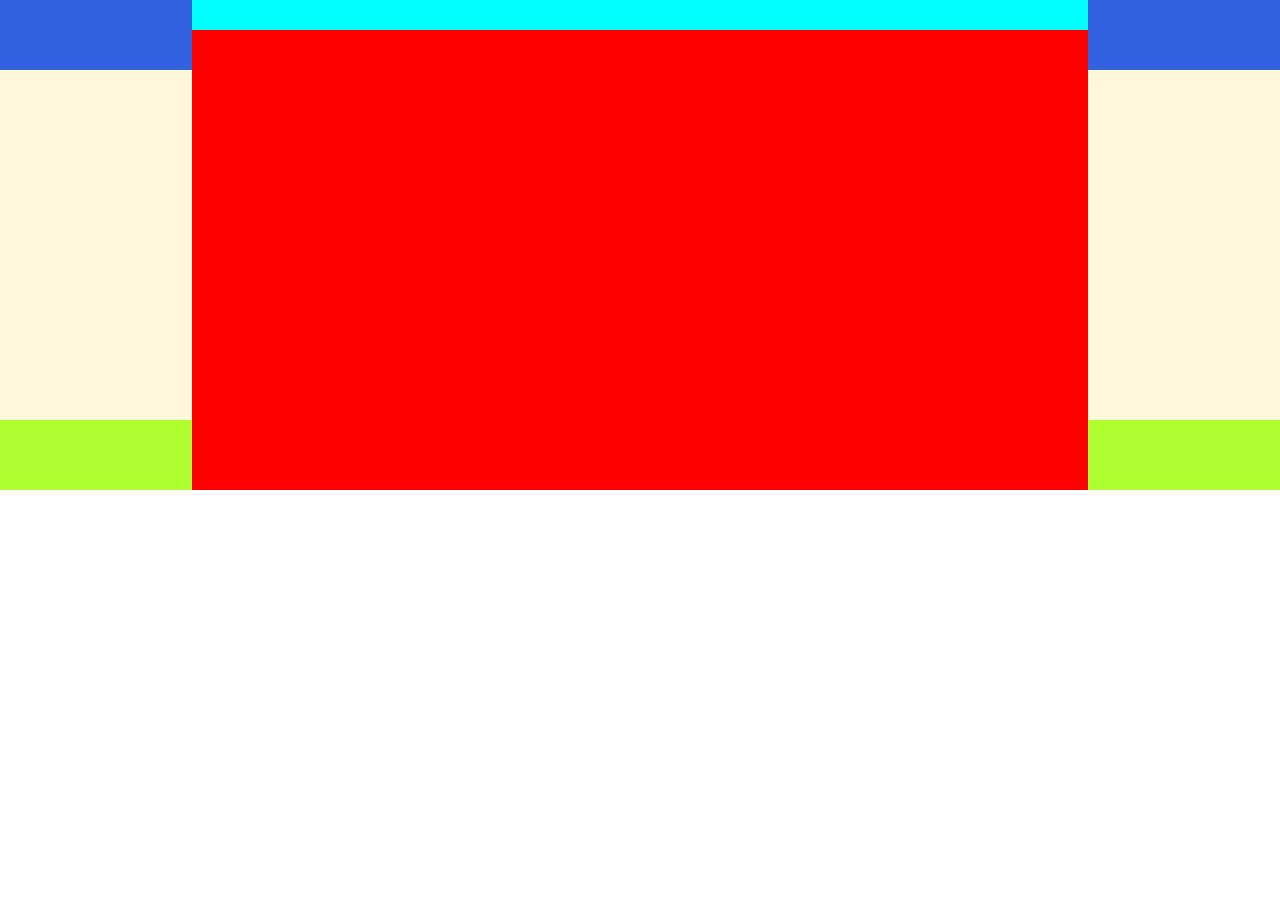
==== index.html @ 9b88879b "struttura" ====
<!DOCTYPE html>
<html lang="en">
<head>
    <meta charset="UTF-8">
    <meta http-equiv="X-UA-Compatible" content="IE=edge">
    <meta name="viewport" content="width=device-width, initial-scale=1.0">
    <title>Discord</title>
    <link rel="stylesheet" href="css/style.css">
</head>

<body>
    <header>
        <div class="cont body">
            <div class="container clearfix">

                <div class="col col-right"></div>
                <div class="col col-midle"></div>
                <div class="col col-left"></div>
    
            </div>
        </div>
        

    </header>

    <main>
        <!-- prima sezione -->
        <section class="cont main">
            <div class="container"> 

            </div>

        </section>

        <!-- seconda sezione -->
        <section class="cont main">
            <div class="container">

            </div>

        </section>

        <!-- terza sezione -->
        <section class="cont main">
            <div class="container">

            </div>

        </section >

        <!-- quarta sezione -->
        <section class="cont main">
            <div class="container">

            </div>

        </section>

        <!-- quinta sezione -->
        <section class="cont main">
            <div class="container">

            </div>

        </section>

    </main>

    <footer>
        <div class="cont footer">
            <div class="container">

            </div>

        </div>

    </footer>
</body>
</html>
---- css/style.css ----
/* RESET */
*{
    padding: 0;
    margin:0;
    box-sizing: border-box;
}

/* COMMONS */
body{

}
.col{
    float:left;
    width: 15%;
    /* test */
    background-color: aqua;
    height: 30px;
}
.clearfix{
    display: table;
    content:"";
    clear: both;
}
.container{
    margin: auto;
    width:70%;
/* test */
    background-color:red ;
    height: 70px;
}
/* END COMMONS */

/* HEADER */
.cont {
    width: 100%;
    
    /* TEST */
    height: 70px;
    background-color:#3161e0;
}
.col-midle{
    width: 70%;
}
/* END HEADER */


/* MAIN */

/* prima sezione */
.cont.main{
    background-color: cornsilk;
}
/* seconda sezione */
/* terza sezione */
/* quarta sezione */
/* quinta sezione */

/* END MAIN */


/* FOOTER */

/* test */
.cont.footer{
    background-color: greenyellow;
}
/* END FOOTER */
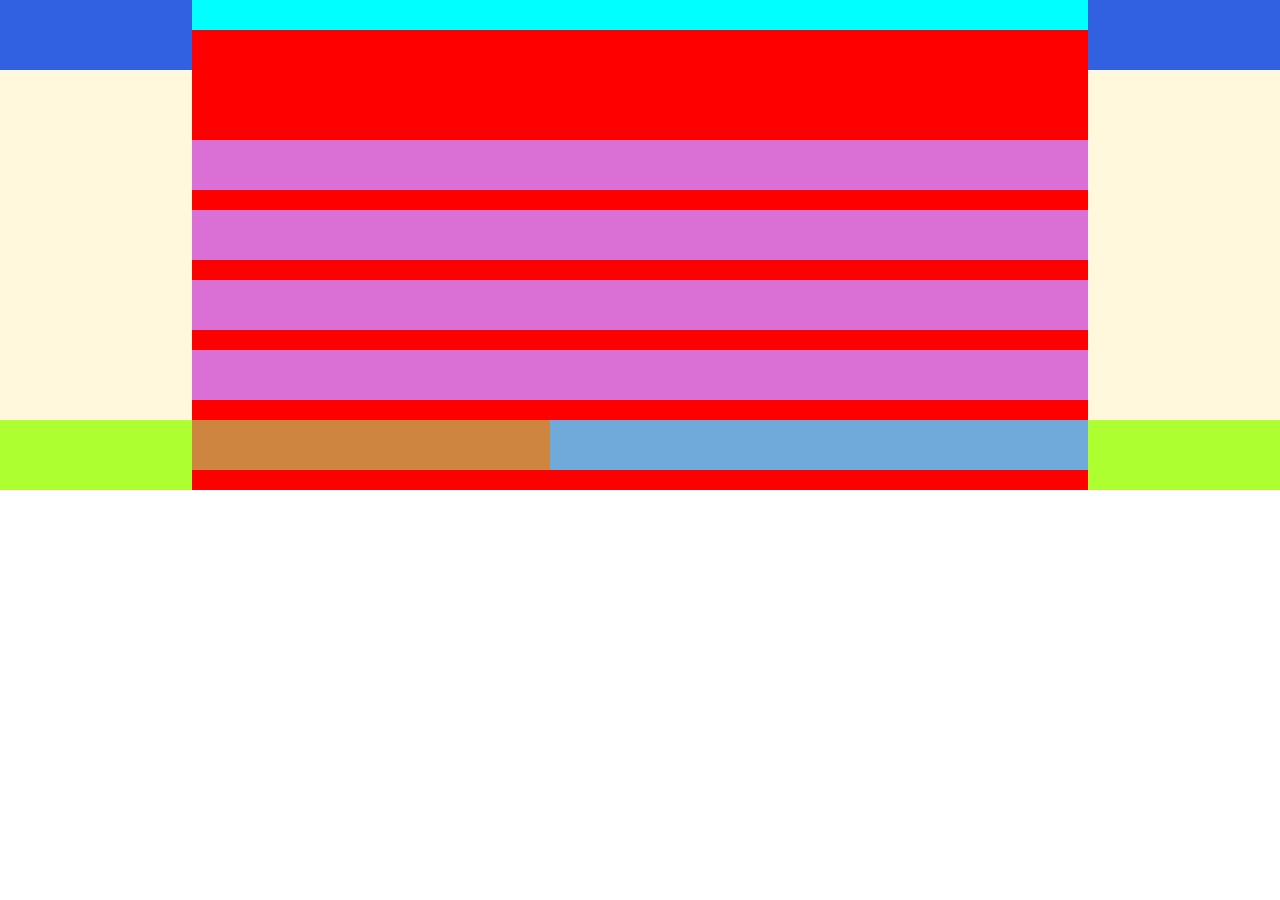
==== commit e7aa8b8d: "struttura done" ====
--- a/index.html
+++ b/index.html
@@ -26,7 +26,10 @@
     <main>
         <!-- prima sezione -->
         <section class="cont main">
-            <div class="container"> 
+            <div class="container text"> 
+                <div id="header-text">
+
+                </div>
 
             </div>
 
@@ -34,15 +37,21 @@
 
         <!-- seconda sezione -->
         <section class="cont main">
-            <div class="container">
+            <div class="container clearfix">
 
+                <div class="col-img"></div>
+                <div class="col-text"></div>
+                
             </div>
 
         </section>
 
         <!-- terza sezione -->
         <section class="cont main">
-            <div class="container">
+            <div class="container clearfix">
+
+                <div class="col-text"></div>
+                <div class="col-img"></div>
 
             </div>
 
@@ -50,7 +59,10 @@
 
         <!-- quarta sezione -->
         <section class="cont main">
-            <div class="container">
+            <div class="container clearfix">
+
+                <div class="col-img"></div>
+                <div class="col-text"></div>
 
             </div>
 
@@ -58,7 +70,10 @@
 
         <!-- quinta sezione -->
         <section class="cont main">
-            <div class="container">
+            <div class="container clearfix">
+
+                <div class="col-img"></div>
+                <div class="col-text"></div>
 
             </div>
 
@@ -68,7 +83,17 @@
 
     <footer>
         <div class="cont footer">
-            <div class="container">
+            <div class="container clearfix">
+
+                <div class="col-fo social"></div>
+
+                <div class="col-fo"></div>
+
+                <div class="col-fo"></div>
+
+                <div class="col-fo"></div>
+
+                <div class="col-fo"></div>
 
             </div>
 
--- a/css/style.css
+++ b/css/style.css
@@ -15,6 +15,18 @@
     /* test */
     background-color: aqua;
     height: 30px;
+}
+.col-img, .col-text{
+
+    float:left;
+    width: 50%;
+    /* test */
+    background-color: orchid;
+    height: 50px;
+    
+}
+.col-fo{
+
 }
 .clearfix{
     display: table;
@@ -48,7 +60,11 @@
 
 /* prima sezione */
 .cont.main{
+    /* test */
     background-color: cornsilk;
+}
+.container.text{
+    position: relative;
 }
 /* seconda sezione */
 /* terza sezione */
@@ -64,4 +80,17 @@
 .cont.footer{
     background-color: greenyellow;
 }
+.col-fo{
+    float:left;
+    width: 15%;
+    /* test */
+    background-color: rgb(112, 170, 218);
+    height: 50px;
+}
+.social.col-fo{
+    width: 40%;
+
+    /* test */
+    background-color: peru;
+}
 /* END FOOTER */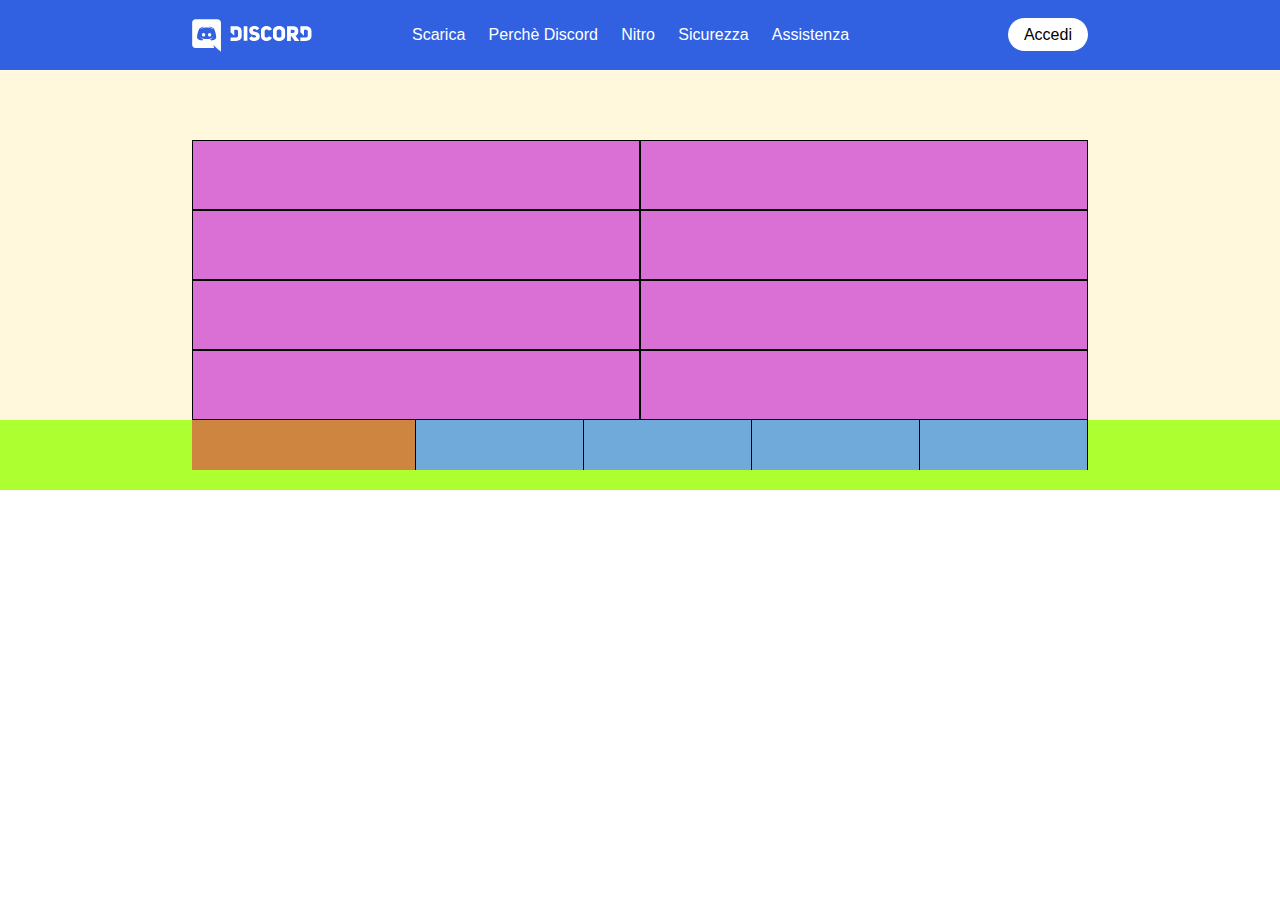
==== commit 47afc47e: "header" ====
--- a/index.html
+++ b/index.html
@@ -12,10 +12,36 @@
     <header>
         <div class="cont body">
             <div class="container clearfix">
+                    <!-- logo discord -->
+                <div class="col col-right">
+                    <img src="img/logo.svg" alt="logo discord">
+                </div>
 
-                <div class="col col-right"></div>
-                <div class="col col-midle"></div>
-                <div class="col col-left"></div>
+                <div class="col col-midle">
+                    <ul>
+                        <li>
+                            <a href="#">Scarica</a>
+                        </li>
+                        <li>
+                            <a href="#">Perchè Discord</a>
+                        </li>
+                        <li>
+                            <a href="#">Nitro</a>
+                        </li>
+                        <li>
+                            <a href="#">Sicurezza</a>
+                        </li>
+                        <li>
+                            <a href="#">Assistenza</a>
+                        </li>
+                    </ul>
+                </div>
+
+                <div class="col col-left">
+                    <div class="button">
+                        <a href="#">Accedi</a> 
+                    </div>
+                </div>
     
             </div>
         </div>
--- a/css/style.css
+++ b/css/style.css
@@ -7,27 +7,13 @@
 
 /* COMMONS */
 body{
+font-family: "Helvetica Neue", Helvetica, Arial, sans-serif;
+}
+img{
+    width: 100%;
+}
 
-}
-.col{
-    float:left;
-    width: 15%;
-    /* test */
-    background-color: aqua;
-    height: 30px;
-}
-.col-img, .col-text{
 
-    float:left;
-    width: 50%;
-    /* test */
-    background-color: orchid;
-    height: 50px;
-    
-}
-.col-fo{
-
-}
 .clearfix{
     display: table;
     content:"";
@@ -36,8 +22,7 @@
 .container{
     margin: auto;
     width:70%;
-/* test */
-    background-color:red ;
+    line-height: 70px;
     height: 70px;
 }
 /* END COMMONS */
@@ -45,19 +30,53 @@
 /* HEADER */
 .cont {
     width: 100%;
-    
-    /* TEST */
-    height: 70px;
     background-color:#3161e0;
+}
+.col{
+    float:left;
+    width: 15%;
+}
+.col-right > img{
+    vertical-align: middle;
+    width: 120px;
 }
 .col-midle{
     width: 70%;
+    text-align: center;
+}
+.col-midle > ul > li{
+    list-style: none;
+    display: inline-block;
+    margin-right: 3%;
+}
+.col-midle > ul > li > a{
+    text-decoration: none;
+    color: white;
+}
+.button{
+text-align: right;
+}
+.button > a{
+    text-decoration: none;
+    padding:8px 16px;
+    color: black;
+    background-color: white;
+    border-radius: 20px;
+
 }
 /* END HEADER */
 
 
 /* MAIN */
 
+.col-img, .col-text{
+    float:left;
+    width: 50%;
+    /* test */
+    background-color: orchid;
+    height: 70px;
+    border:1px solid black; 
+}
 /* prima sezione */
 .cont.main{
     /* test */
@@ -82,13 +101,14 @@
 }
 .col-fo{
     float:left;
-    width: 15%;
+    width: calc( 75% / 4);
     /* test */
     background-color: rgb(112, 170, 218);
     height: 50px;
+    border-right: 1px solid black;
 }
 .social.col-fo{
-    width: 40%;
+    width: 25%;
 
     /* test */
     background-color: peru;
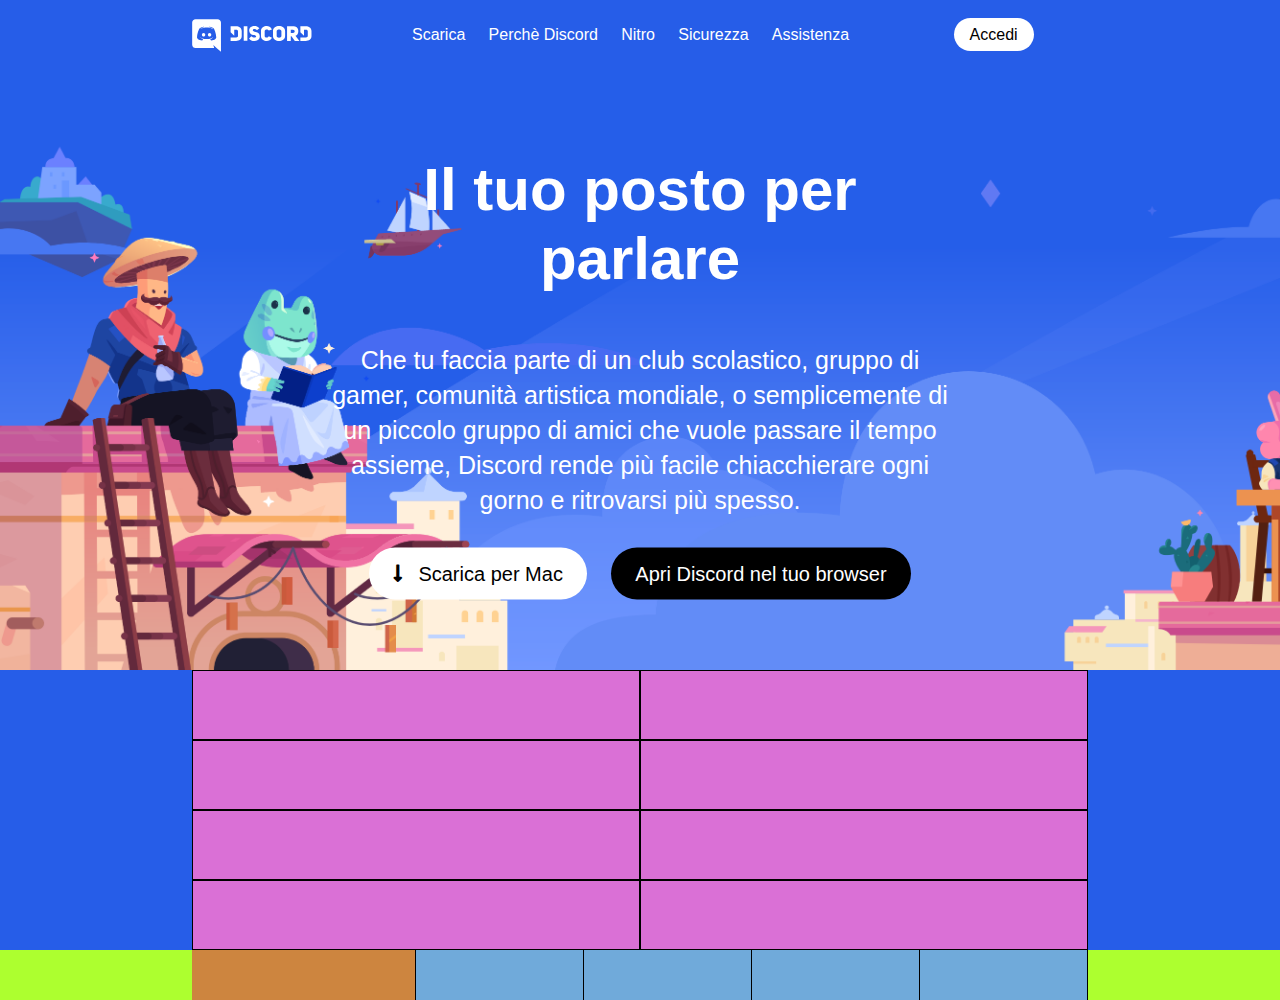
==== commit c95a9c13: "prima parte completa (da perfezionare)" ====
--- a/index.html
+++ b/index.html
@@ -5,13 +5,14 @@
     <meta http-equiv="X-UA-Compatible" content="IE=edge">
     <meta name="viewport" content="width=device-width, initial-scale=1.0">
     <title>Discord</title>
+    <link rel="stylesheet" href="https://cdnjs.cloudflare.com/ajax/libs/font-awesome/5.15.4/css/all.min.css" integrity="sha512-1ycn6IcaQQ40/MKBW2W4Rhis/DbILU74C1vSrLJxCq57o941Ym01SwNsOMqvEBFlcgUa6xLiPY/NS5R+E6ztJQ==" crossorigin="anonymous" referrerpolicy="no-referrer" />
     <link rel="stylesheet" href="css/style.css">
 </head>
 
 <body>
     <header>
-        <div class="cont body">
-            <div class="container clearfix">
+        <div class="cont">
+            <div class="container clearfix nav">
                     <!-- logo discord -->
                 <div class="col col-right">
                     <img src="img/logo.svg" alt="logo discord">
@@ -51,12 +52,19 @@
 
     <main>
         <!-- prima sezione -->
-        <section class="cont main">
+        <section class="cont main background">
             <div class="container text"> 
-                <div id="header-text">
 
+                <h1>Il tuo posto per parlare</h1>
+                <p>Che tu faccia parte di un club scolastico, gruppo di gamer, comunità artistica mondiale, o semplicemente di un piccolo gruppo di amici che vuole passare il tempo assieme, Discord rende più facile chiacchierare ogni gorno e ritrovarsi più spesso. </p>
+                <!-- botton mac -->
+                <div class="button dowload-mac">
+                    <a href="#"><span id="arrow"><i class="fas fa-long-arrow-alt-down"></i></span>Scarica per Mac</a> 
                 </div>
-
+                <!-- botton browser -->
+                <div class="button browser">
+                    <a href="#">Apri Discord nel tuo browser</a> 
+                </div>
             </div>
 
         </section>
--- a/css/style.css
+++ b/css/style.css
@@ -6,55 +6,25 @@
 }
 
 /* COMMONS */
+
 body{
 font-family: "Helvetica Neue", Helvetica, Arial, sans-serif;
 }
 img{
     width: 100%;
 }
-
-
 .clearfix{
     display: table;
     content:"";
     clear: both;
 }
-.container{
-    margin: auto;
-    width:70%;
-    line-height: 70px;
-    height: 70px;
-}
-/* END COMMONS */
-
-/* HEADER */
 .cont {
     width: 100%;
-    background-color:#3161e0;
+    background-color:#265de8;
 }
-.col{
-    float:left;
-    width: 15%;
-}
-.col-right > img{
-    vertical-align: middle;
-    width: 120px;
-}
-.col-midle{
-    width: 70%;
-    text-align: center;
-}
-.col-midle > ul > li{
-    list-style: none;
-    display: inline-block;
-    margin-right: 3%;
-}
-.col-midle > ul > li > a{
-    text-decoration: none;
-    color: white;
-}
-.button{
-text-align: right;
+/* buttons */
+.col-left > .button{
+    text-align: right;
 }
 .button > a{
     text-decoration: none;
@@ -62,13 +32,8 @@
     color: black;
     background-color: white;
     border-radius: 20px;
-
 }
-/* END HEADER */
-
-
-/* MAIN */
-
+/* colonne main */
 .col-img, .col-text{
     float:left;
     width: 50%;
@@ -77,14 +42,104 @@
     height: 70px;
     border:1px solid black; 
 }
+/* containr interno */
+.container{
+    margin: auto;
+    width:70%;
+}
+.button{
+    display: inline-block;
+}
+
+/* END COMMONS */
+
+/* HEADER */
+
+/* altezza menù */
+.nav{
+    height: 70px;
+    line-height: 70px;
+}
+/* colonne laterali 15% */
+.col{
+    float:left;
+    width: 15%;
+}
+/* colonna centrale 70% */
+.col-midle{
+    width: 70%;
+    text-align: center;
+}
+.col-right > img{
+    vertical-align: middle;
+    width: 120px;
+}
+/* spazio voci menù */
+.col-midle > ul > li{
+    list-style: none;
+    display: inline-block;
+    margin-right: 3%;
+}
+/* caratteristiche dei link menù */
+.col-midle > ul > li > a{
+    text-decoration: none;
+    color: white;
+}
+
+/* END HEADER */
+
+
+/* MAIN */
+
 /* prima sezione */
-.cont.main{
-    /* test */
-    background-color: cornsilk;
-}
-.container.text{
+
+/* background img */
+.cont.main.background{
+    background-image: url(../img/jumbo.png);
+    background-size: cover;
+    height: 600px;
     position: relative;
 }
+/* posiziono al centro il container del testo */
+.container.text{
+    position: absolute;
+    top: 50%;
+    left: 50%;
+    transform: translate(-50%, -50%);
+    color: white;
+    text-align: center;
+    width: 50%;
+}
+/* titolo */
+.container.text > h1{
+    font-size: 60px;
+    padding-bottom:50px;
+}
+/* paragrafo */
+.container.text > p{
+    font-size: 25px;
+    padding-bottom: 45px;
+    line-height: 35px;
+}
+.button.dowload-mac > a{
+    font-size: 20px;
+    padding: 15px 24px;
+    border-radius: 30px;
+    margin-right:20px;
+}
+#arrow{
+    margin-right:15px;
+}
+.button.browser > a{
+    font-size: 20px;
+    padding: 15px 24px;
+    border-radius: 30px;
+    background-color: black;
+    color: white;
+}
+
+
+
 /* seconda sezione */
 /* terza sezione */
 /* quarta sezione */
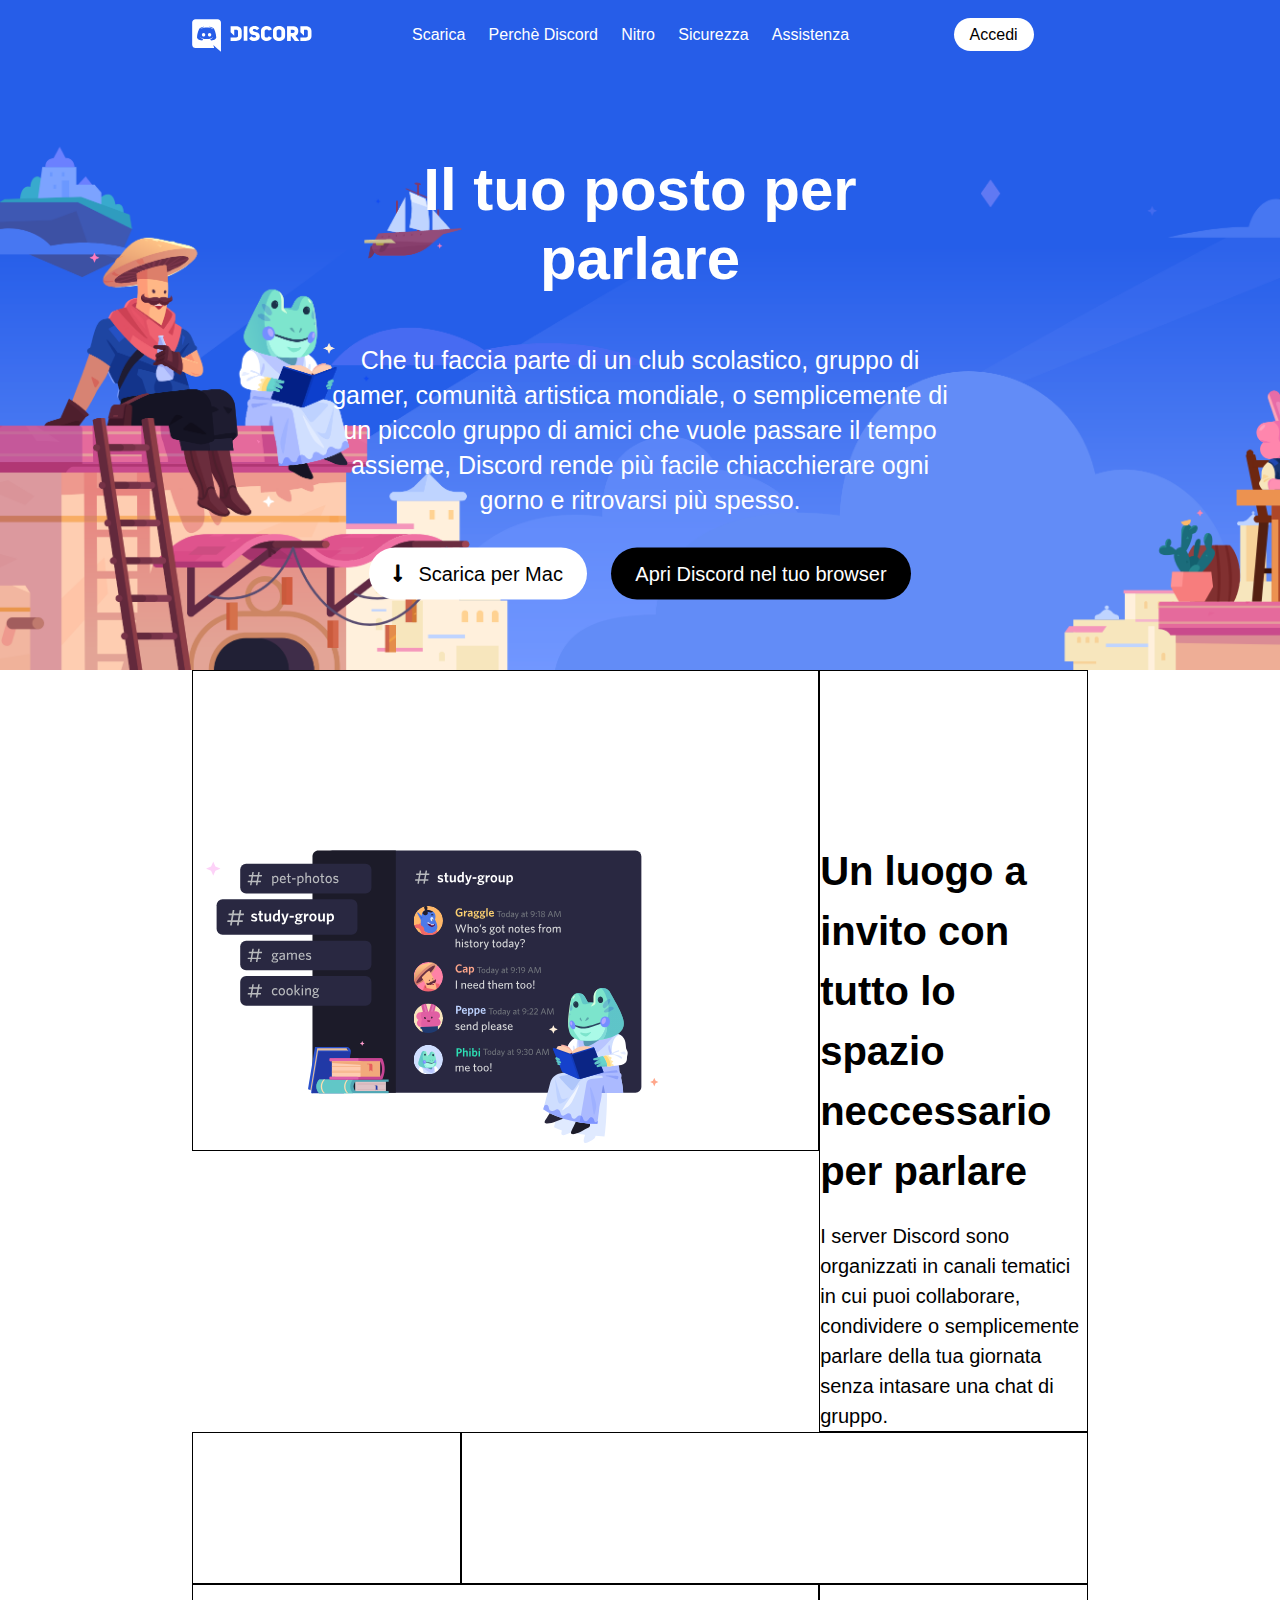
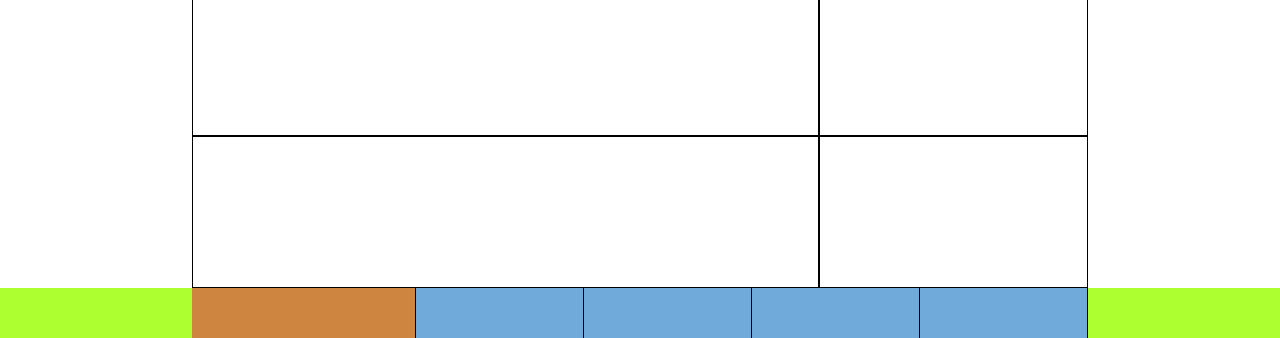
==== commit 52ed9311: "seconda sezione" ====
--- a/index.html
+++ b/index.html
@@ -73,8 +73,13 @@
         <section class="cont main">
             <div class="container clearfix">
 
-                <div class="col-img"></div>
-                <div class="col-text"></div>
+                <div class="col-img">
+                    <img src="img/item1.svg" alt="">
+                </div>
+                <div class="col-text">
+                    <h2>Un luogo a invito con tutto lo spazio neccessario per parlare</h2>
+                    <p>I server Discord sono organizzati in canali tematici in cui puoi collaborare, condividere o semplicemente parlare della tua giornata senza intasare una chat di gruppo.</p>
+                </div>
                 
             </div>
 
--- a/css/style.css
+++ b/css/style.css
@@ -22,6 +22,10 @@
     width: 100%;
     background-color:#265de8;
 }
+.cont.main {
+    width: 100%;
+    background-color:white;
+}
 /* buttons */
 .col-left > .button{
     text-align: right;
@@ -36,11 +40,17 @@
 /* colonne main */
 .col-img, .col-text{
     float:left;
-    width: 50%;
+    padding-top: 150px;
     /* test */
-    background-color: orchid;
-    height: 70px;
     border:1px solid black; 
+}
+/* colonna immagine */
+.col-img{
+    width: 70%;
+}
+/* colonna text */
+.col-text{
+    width: 30%;
 }
 /* containr interno */
 .container{
@@ -137,10 +147,19 @@
     background-color: black;
     color: white;
 }
-
-
-
 /* seconda sezione */
+.col-text > h2{
+    line-height: 60px;
+    font-size: 40px;
+    padding:20px 0;
+}
+.col-text > p{
+    line-height: 30px;
+    font-size: 20px;
+}
+.col-img > img{
+    width: 80%;
+}
 /* terza sezione */
 /* quarta sezione */
 /* quinta sezione */
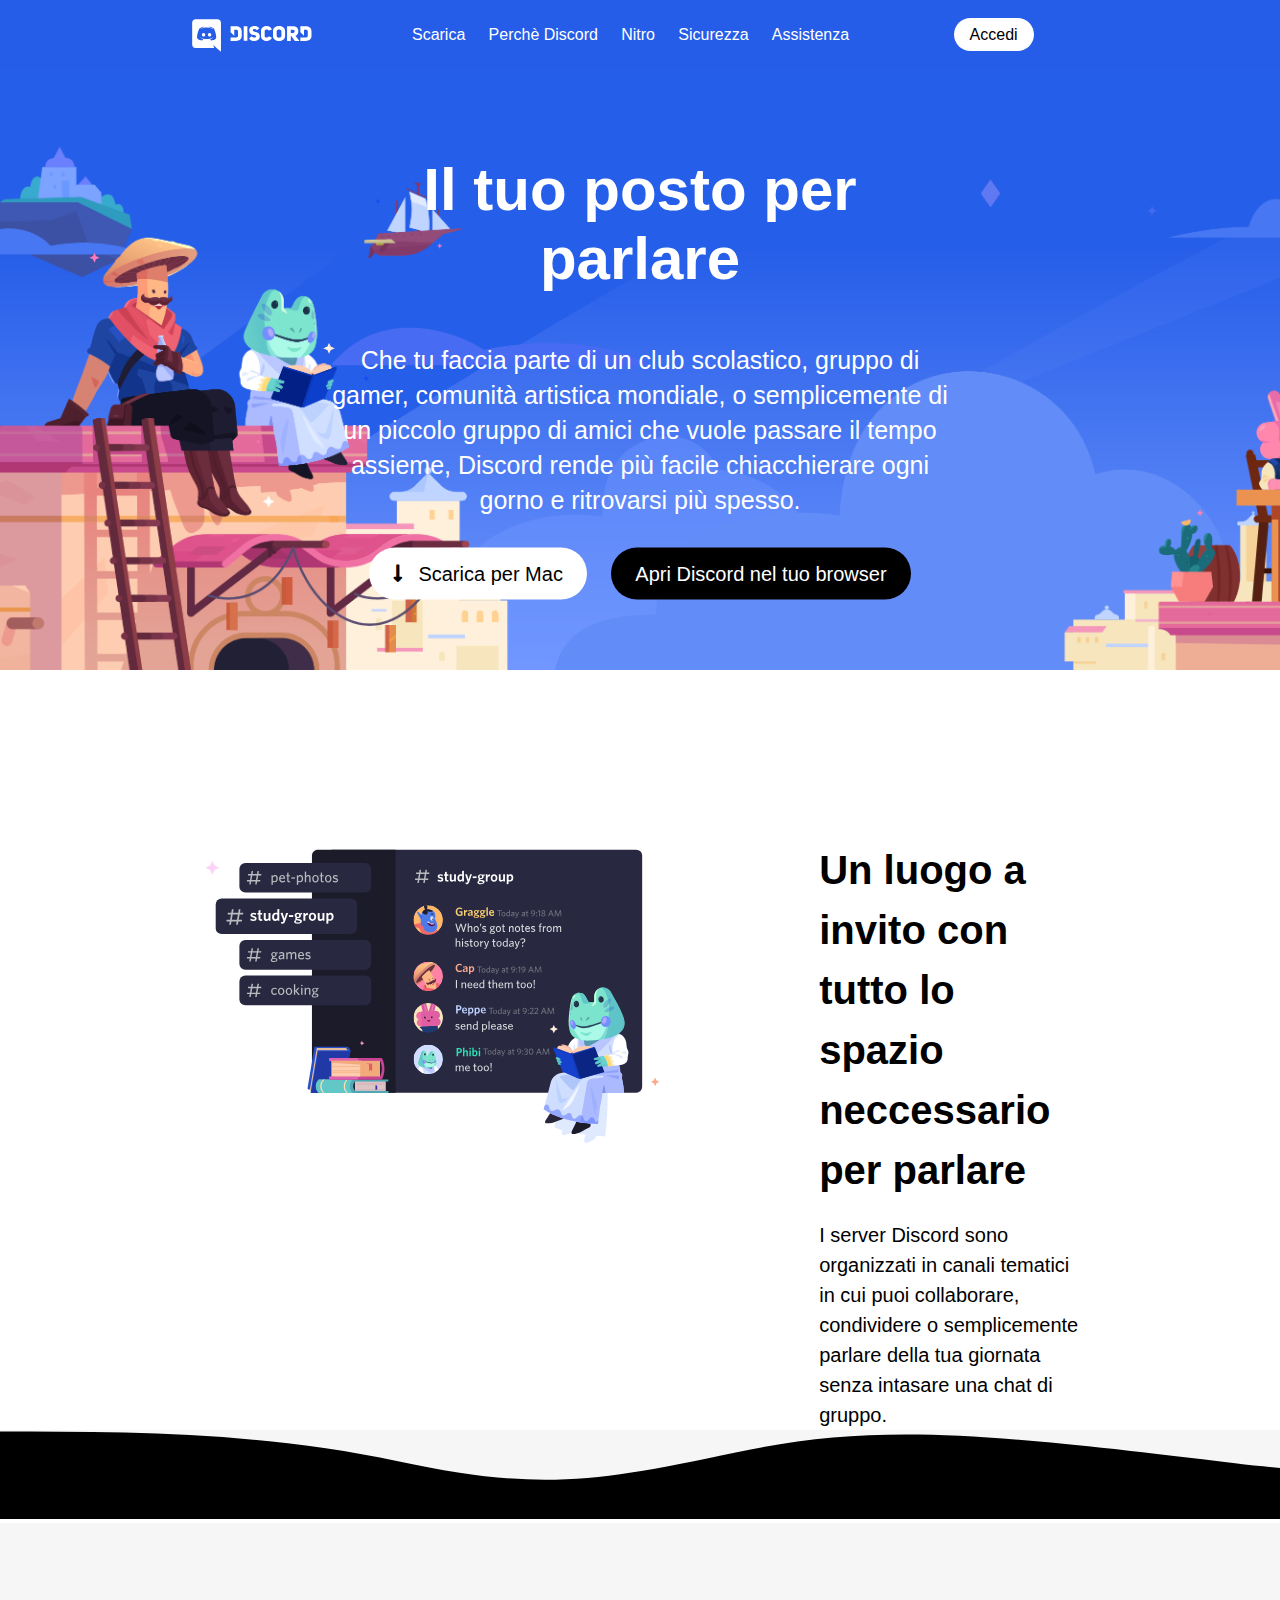
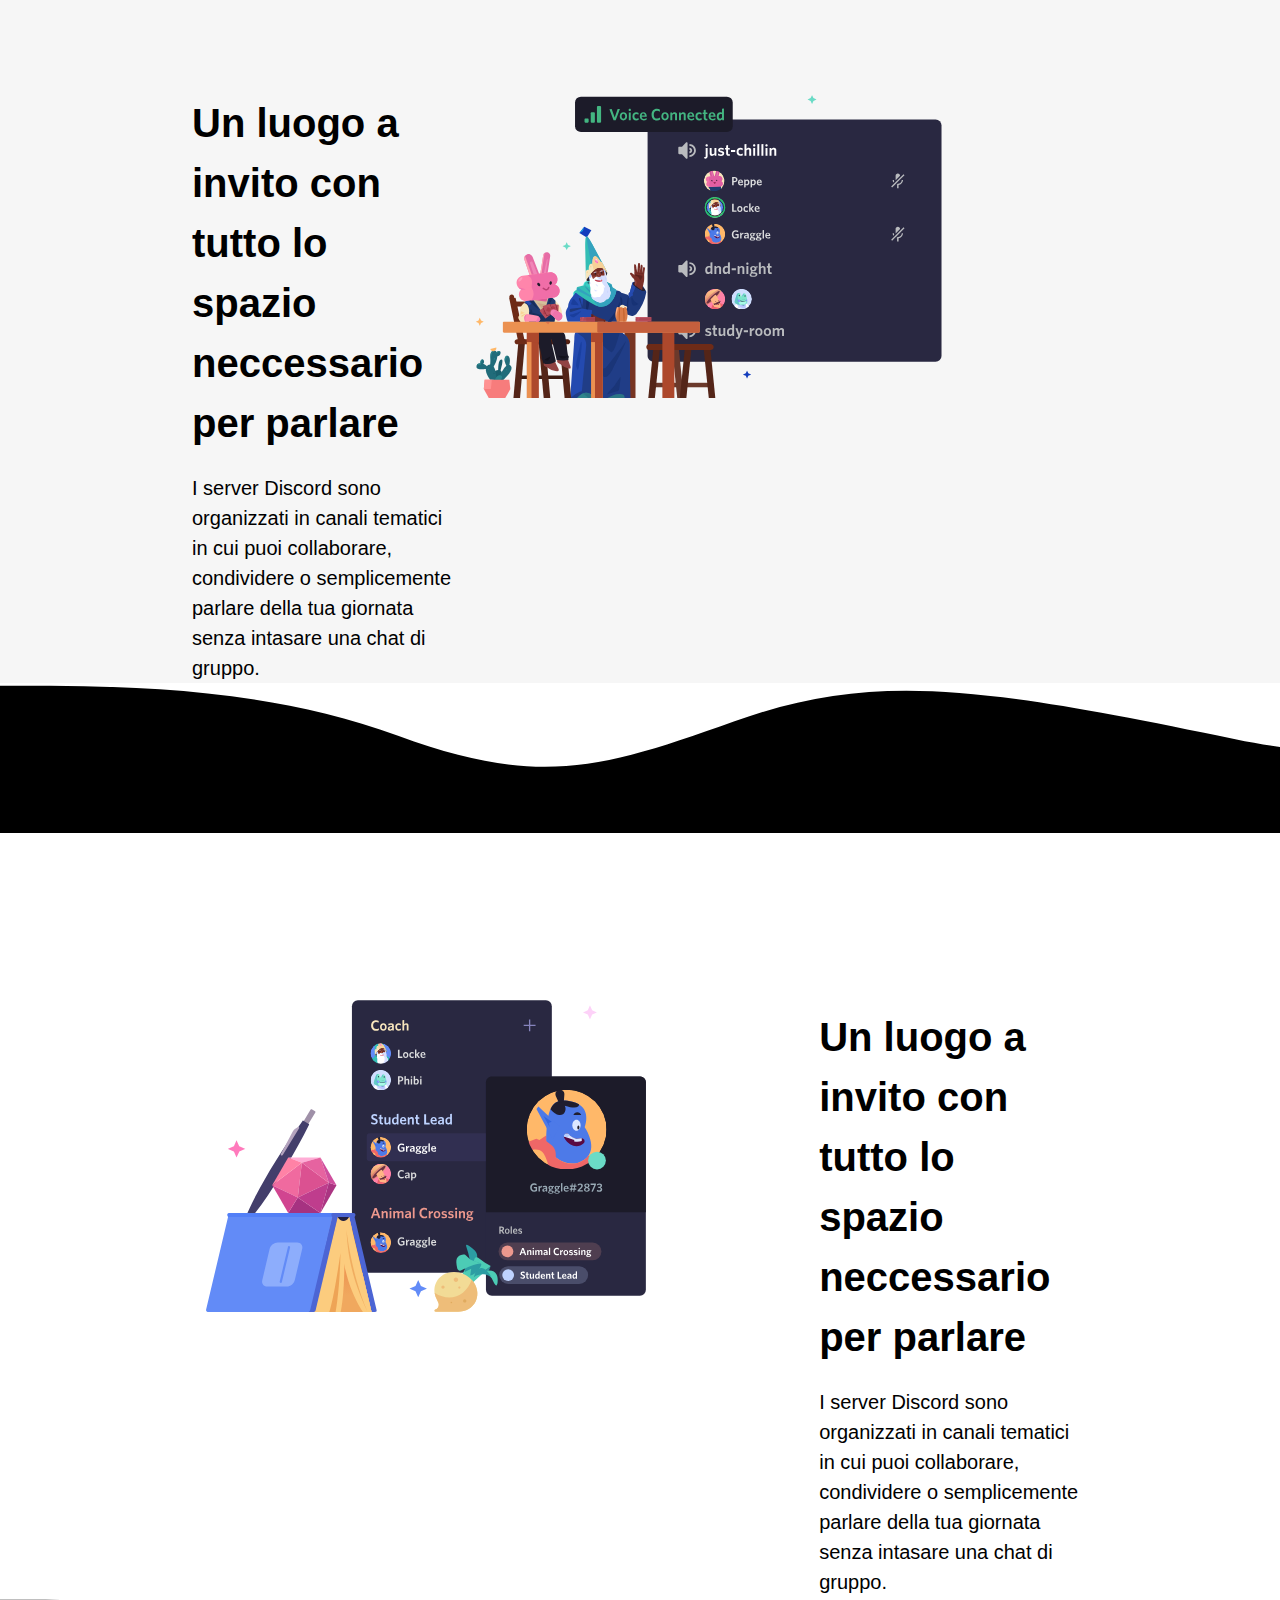
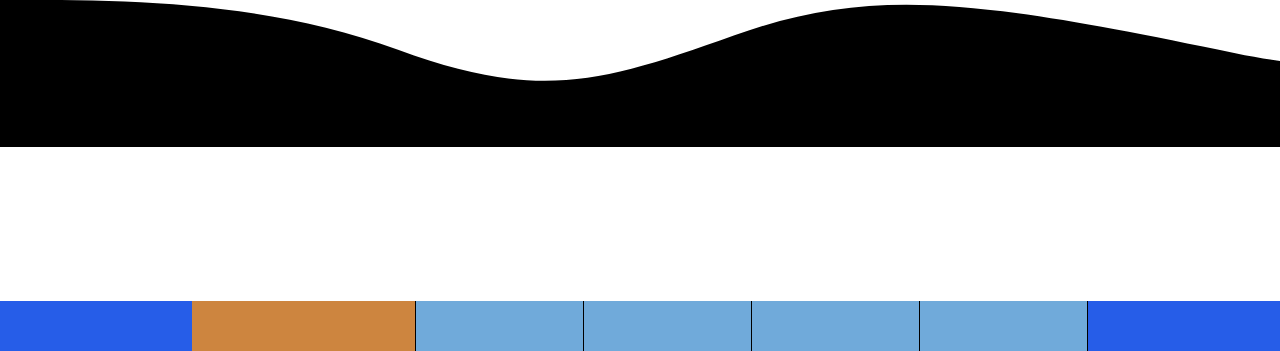
==== commit 6b20d7c0: "modifica" ====
--- a/index.html
+++ b/index.html
@@ -86,22 +86,34 @@
         </section>
 
         <!-- terza sezione -->
-        <section class="cont main">
+        <svg class="wave-1hkxOo" version="1.1" xmlns="http://www.w3.org/2000/svg" viewBox="0 0 1440 100" preserveAspectRatio="none"><path class="wavePath-haxJK1 animationPaused-2hZ4IO" d="M826.337463,25.5396311 C670.970254,58.655965 603.696181,68.7870267 447.802481,35.1443383 C293.342778,1.81111414 137.33377,1.81111414 0,1.81111414 L0,150 L1920,150 L1920,1.81111414 C1739.53523,-16.6853983 1679.86404,73.1607868 1389.7826,37.4859505 C1099.70117,1.81111414 981.704672,-7.57670281 826.337463,25.5396311 Z" fill="currentColor"></path></svg>
+        <section class="cont main grey">
             <div class="container clearfix">
 
-                <div class="col-text"></div>
-                <div class="col-img"></div>
+                <div class="col-text">
+                    <h2>Un luogo a invito con tutto lo spazio neccessario per parlare</h2>
+                    <p>I server Discord sono organizzati in canali tematici in cui puoi collaborare, condividere o semplicemente parlare della tua giornata senza intasare una chat di gruppo.</p>
+                </div>
+                <div class="col-img">
+                    <img src="img/item2.svg" alt="">
+                </div>
 
             </div>
-
         </section >
+        <img class="wave rotate" src="img/wave.svg" alt="">
 
         <!-- quarta sezione -->
         <section class="cont main">
+            
             <div class="container clearfix">
 
-                <div class="col-img"></div>
-                <div class="col-text"></div>
+                <div class="col-img even">
+                    <img src="img/item3.svg" alt="">
+                </div>
+                <div class="col-text even">
+                    <h2>Un luogo a invito con tutto lo spazio neccessario per parlare</h2>
+                    <p>I server Discord sono organizzati in canali tematici in cui puoi collaborare, condividere o semplicemente parlare della tua giornata senza intasare una chat di gruppo.</p>
+                </div>
 
             </div>
 
@@ -109,6 +121,7 @@
 
         <!-- quinta sezione -->
         <section class="cont main">
+            <img src="img/wave.svg" alt="">
             <div class="container clearfix">
 
                 <div class="col-img"></div>
--- a/css/style.css
+++ b/css/style.css
@@ -41,8 +41,6 @@
 .col-img, .col-text{
     float:left;
     padding-top: 150px;
-    /* test */
-    border:1px solid black; 
 }
 /* colonna immagine */
 .col-img{
@@ -161,6 +159,12 @@
     width: 80%;
 }
 /* terza sezione */
+.cont.main.grey{
+    background-color:#f6f6f6;
+}
+.wave-1hkxOo{
+    background-color: #f6f6f6;
+}
 /* quarta sezione */
 /* quinta sezione */
 
@@ -170,9 +174,6 @@
 /* FOOTER */
 
 /* test */
-.cont.footer{
-    background-color: greenyellow;
-}
 .col-fo{
     float:left;
     width: calc( 75% / 4);
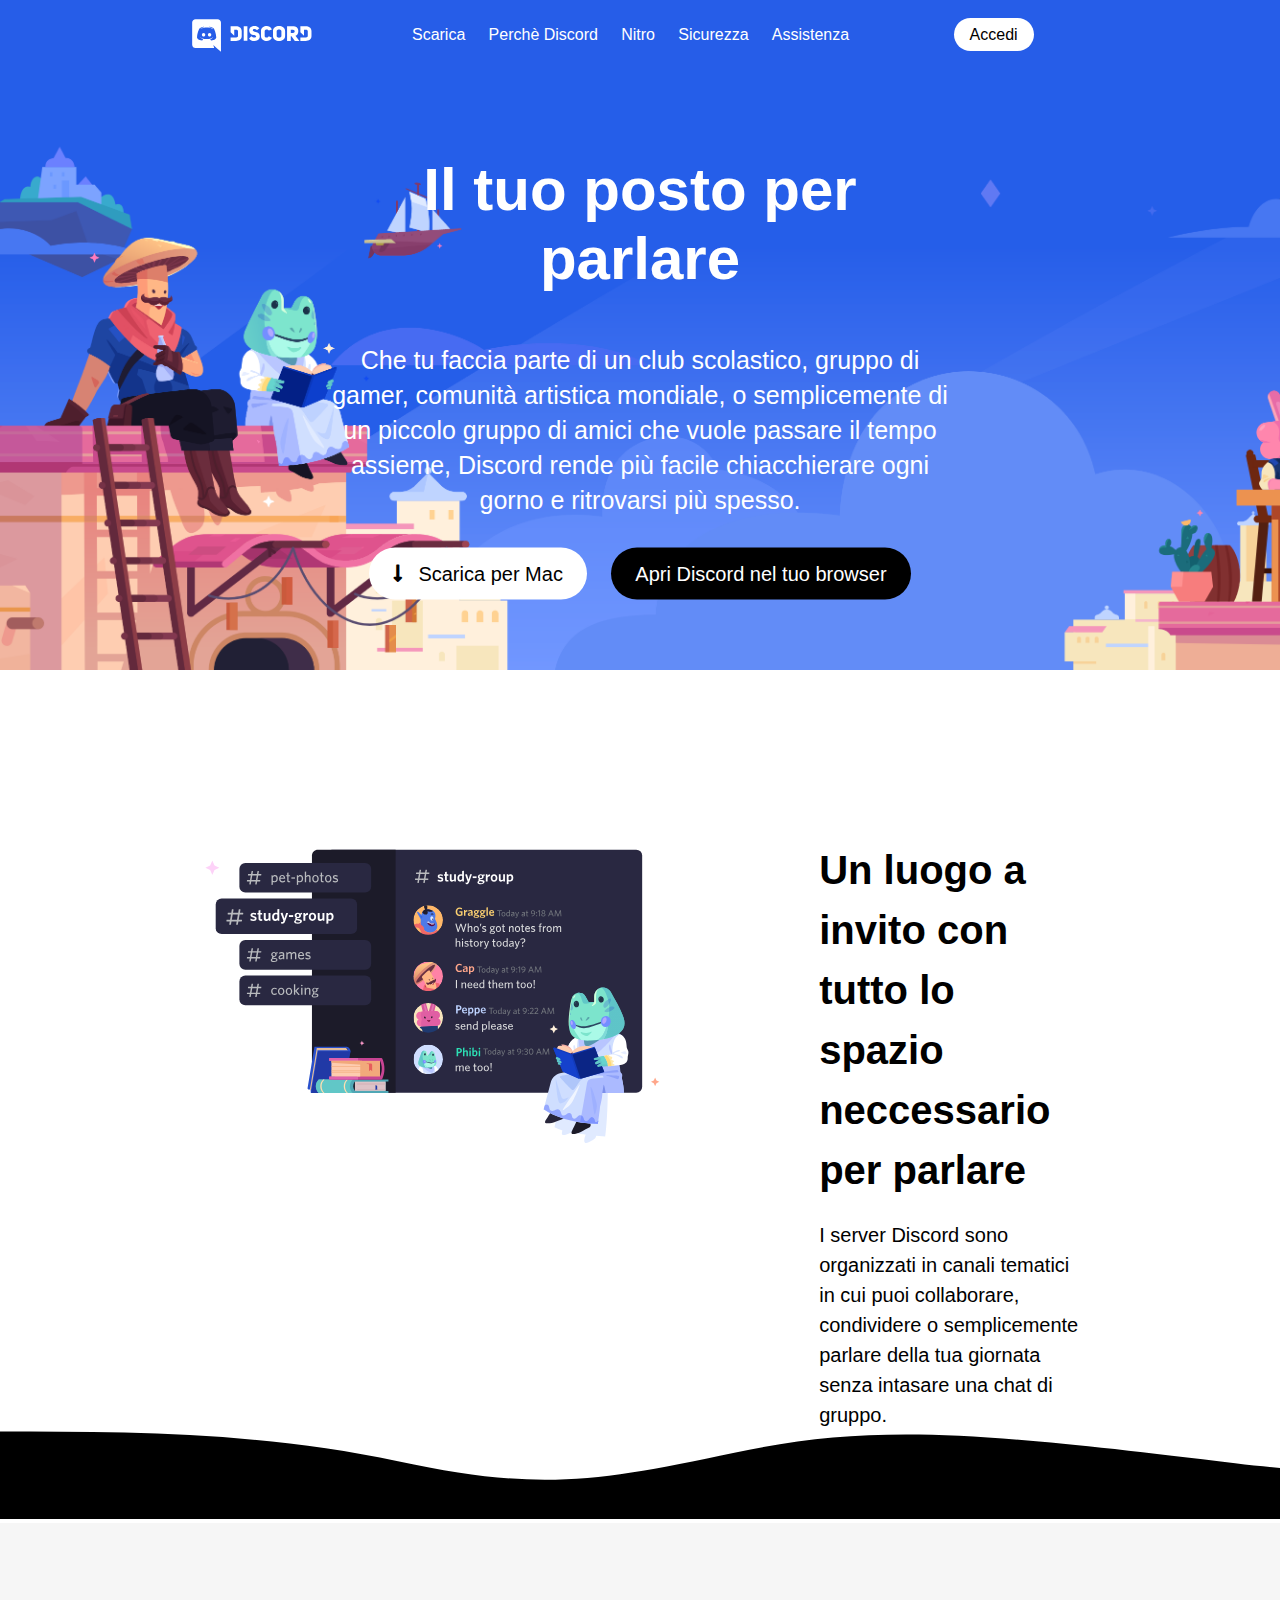
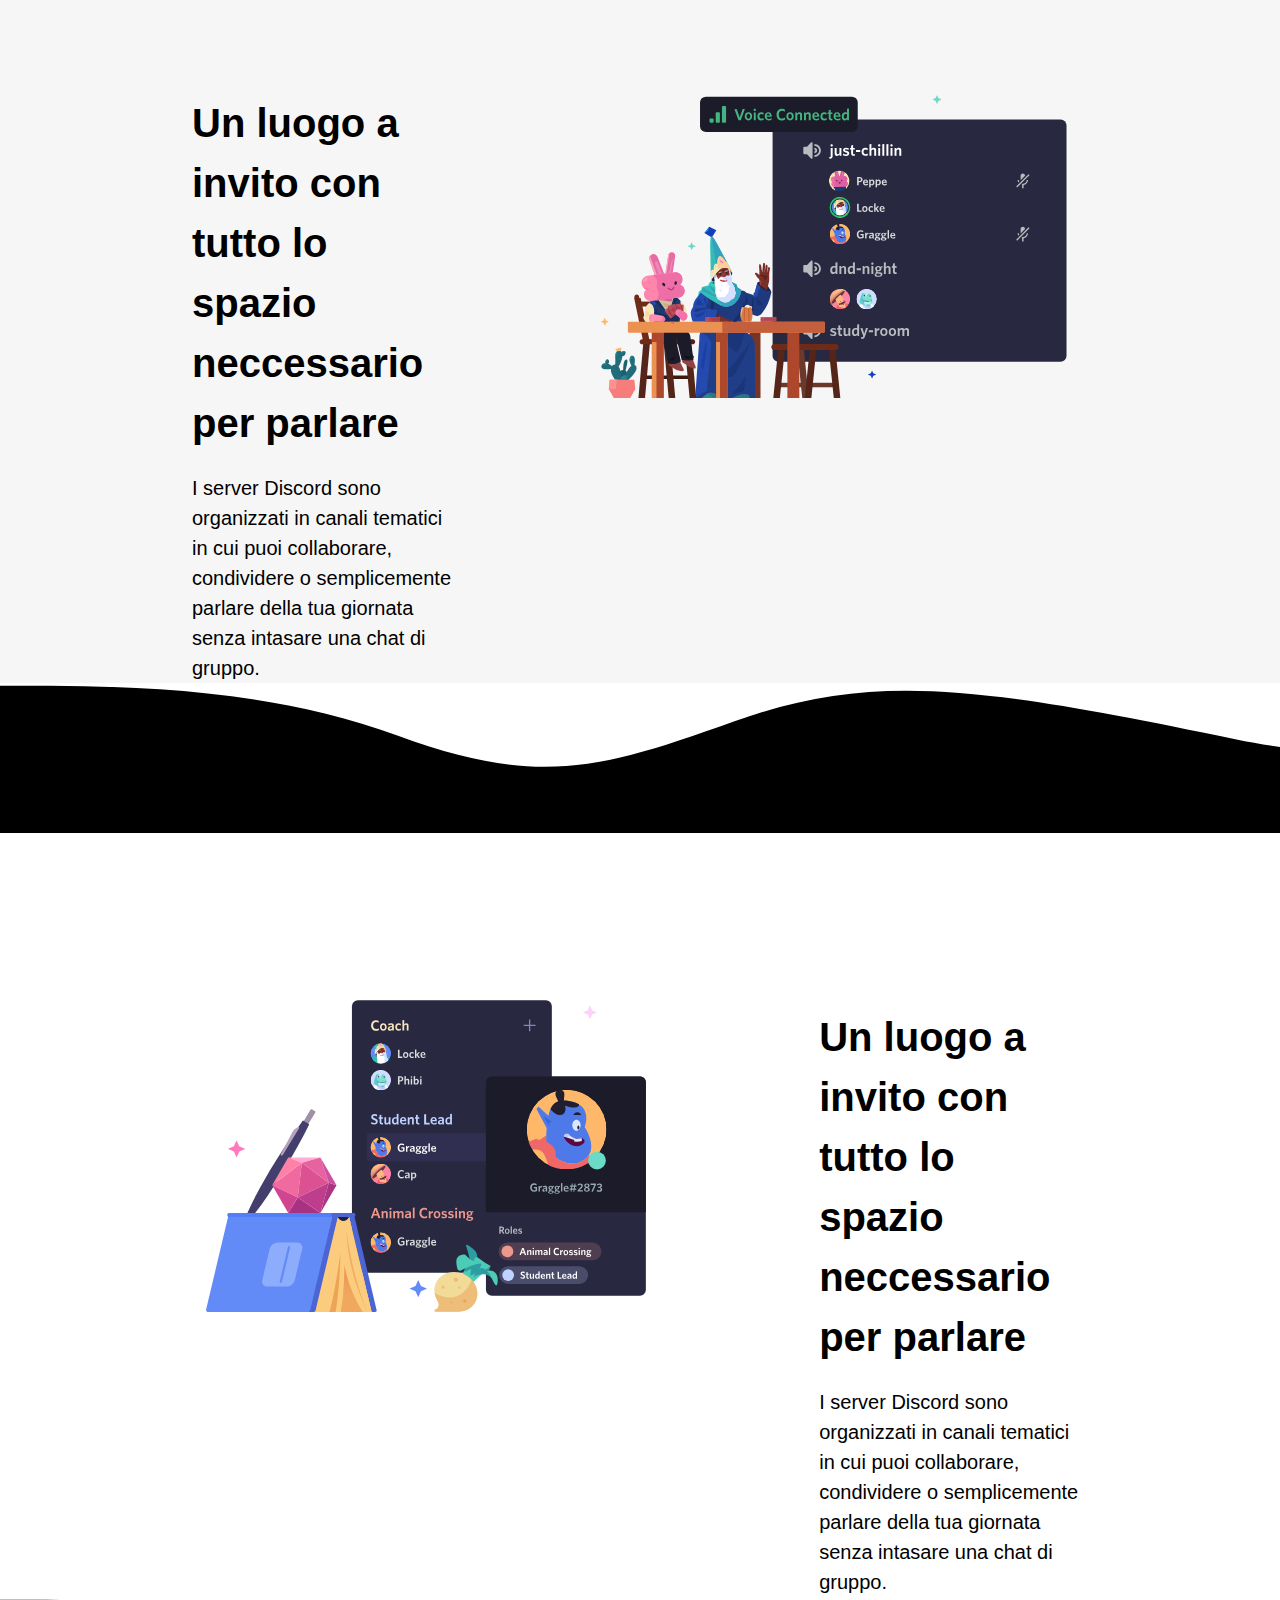
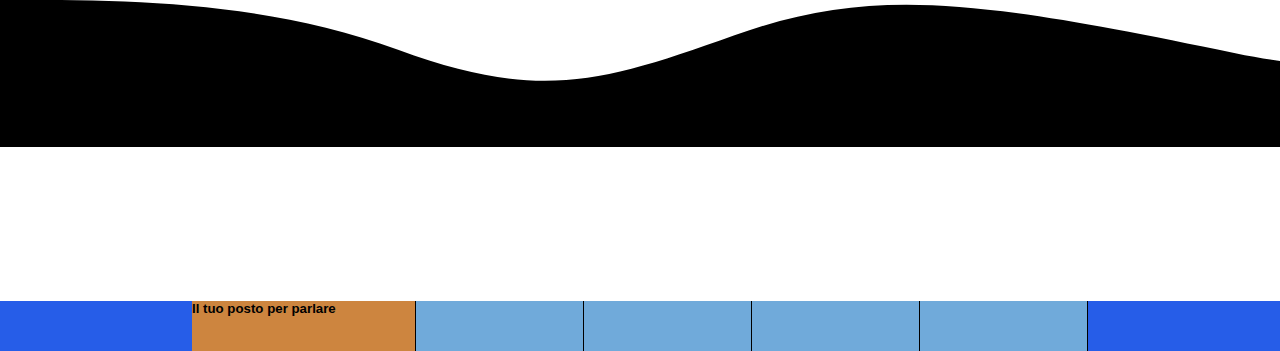
==== commit a6909bfc: "modifica main" ====
--- a/index.html
+++ b/index.html
@@ -84,9 +84,9 @@
             </div>
 
         </section>
-
+    <svg class="wave-1hkxOo" version="1.1" xmlns="http://www.w3.org/2000/svg" viewBox="0 0 1440 100" preserveAspectRatio="none"><path class="wavePath-haxJK1 animationPaused-2hZ4IO" d="M826.337463,25.5396311 C670.970254,58.655965 603.696181,68.7870267 447.802481,35.1443383 C293.342778,1.81111414 137.33377,1.81111414 0,1.81111414 L0,150 L1920,150 L1920,1.81111414 C1739.53523,-16.6853983 1679.86404,73.1607868 1389.7826,37.4859505 C1099.70117,1.81111414 981.704672,-7.57670281 826.337463,25.5396311 Z" fill="currentColor"></path></svg>
         <!-- terza sezione -->
-        <svg class="wave-1hkxOo" version="1.1" xmlns="http://www.w3.org/2000/svg" viewBox="0 0 1440 100" preserveAspectRatio="none"><path class="wavePath-haxJK1 animationPaused-2hZ4IO" d="M826.337463,25.5396311 C670.970254,58.655965 603.696181,68.7870267 447.802481,35.1443383 C293.342778,1.81111414 137.33377,1.81111414 0,1.81111414 L0,150 L1920,150 L1920,1.81111414 C1739.53523,-16.6853983 1679.86404,73.1607868 1389.7826,37.4859505 C1099.70117,1.81111414 981.704672,-7.57670281 826.337463,25.5396311 Z" fill="currentColor"></path></svg>
+    
         <section class="cont main grey">
             <div class="container clearfix">
 
@@ -94,13 +94,13 @@
                     <h2>Un luogo a invito con tutto lo spazio neccessario per parlare</h2>
                     <p>I server Discord sono organizzati in canali tematici in cui puoi collaborare, condividere o semplicemente parlare della tua giornata senza intasare una chat di gruppo.</p>
                 </div>
-                <div class="col-img">
+                <div class="col-img odd">
                     <img src="img/item2.svg" alt="">
                 </div>
 
             </div>
         </section >
-        <img class="wave rotate" src="img/wave.svg" alt="">
+    <img class="wave rotate" src="img/wave.svg" alt="">
 
         <!-- quarta sezione -->
         <section class="cont main">
@@ -137,7 +137,13 @@
         <div class="cont footer">
             <div class="container clearfix">
 
-                <div class="col-fo social"></div>
+                <div class="col-fo social title-footer">
+                    <h5>Il tuo posto per parlare</h5>
+                    <!-- lingua -->
+                    <div>
+                        <img src="img/" alt="">
+                    </div>
+                </div>
 
                 <div class="col-fo"></div>
 
--- a/css/style.css
+++ b/css/style.css
@@ -3,6 +3,7 @@
     padding: 0;
     margin:0;
     box-sizing: border-box;
+
 }
 
 /* COMMONS */
@@ -58,7 +59,9 @@
 .button{
     display: inline-block;
 }
-
+h2{
+    font-size: 40px;
+}
 /* END COMMONS */
 
 /* HEADER */
@@ -148,9 +151,9 @@
 /* seconda sezione */
 .col-text > h2{
     line-height: 60px;
-    font-size: 40px;
     padding:20px 0;
 }
+
 .col-text > p{
     line-height: 30px;
     font-size: 20px;
@@ -162,11 +165,42 @@
 .cont.main.grey{
     background-color:#f6f6f6;
 }
-.wave-1hkxOo{
-    background-color: #f6f6f6;
+.wave > svg{
+    color: #f6f6f6;
+    display: block;
+}
+/* rotazione della wave */
+.wave.rotate > svg{
+    transform: rotate(180deg);
+}
+/* posizione seconda immagine */
+.col-img.odd{
+    text-align: right;
 }
 /* quarta sezione */
+.last-part-main{
+    text-align: center;
+}
+.last-part-main > p{
+padding: 40px 5%;
+font-size: 20px;
+}
 /* quinta sezione */
+.button-end-main{
+    text-align:center;
+    padding-bottom: 100px;
+}
+.button-end-main > h4{
+    padding-bottom: 35px;
+    font-size: 25px;
+}
+#last-button{
+    margin: 0;
+    color: white;
+    background-color: #8ea1e1;
+    background-image: url(../img/stars.svg);
+}
+
 
 /* END MAIN */
 
